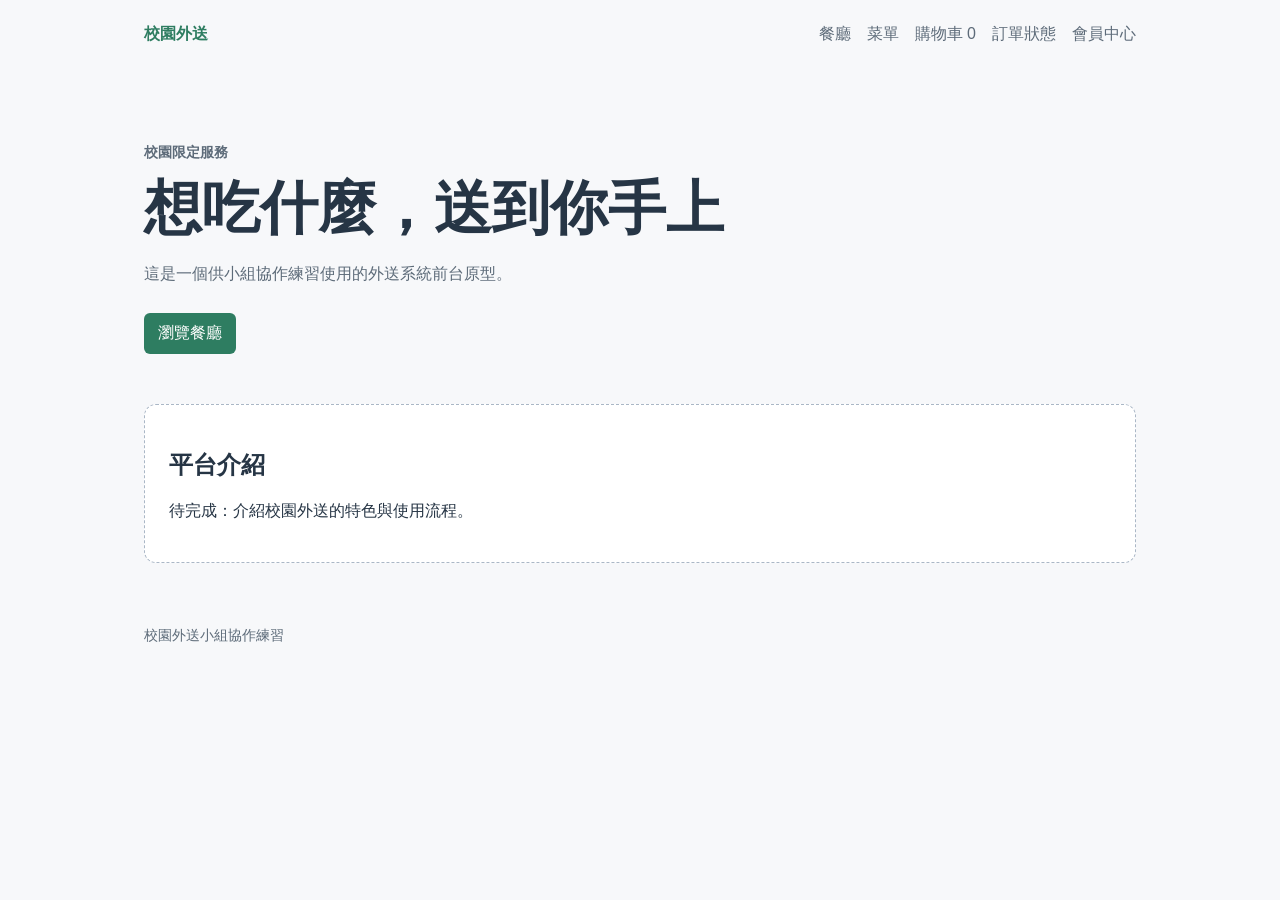
==== index.html @ df9de83d "Add files via upload" ====
<!doctype html>
<html lang="zh-Hant">
  <head>
    <meta charset="UTF-8" />
    <meta name="viewport" content="width=device-width, initial-scale=1.0" />
    <title>校園外送｜首頁</title>
    <link rel="stylesheet" href="css/base.css" />
  </head>
  <body>
    <header class="site-header">
      <a class="brand" href="index.html">校園外送</a>
      <nav aria-label="主要導覽">
        <a href="pages/restaurants.html">餐廳</a>
        <a href="pages/menu.html">菜單</a>
        <a href="pages/cart.html">購物車 <span data-cart-count>0</span></a>
        <a href="pages/order-status.html">訂單狀態</a>
        <a href="pages/profile.html">會員中心</a>
      </nav>
    </header>

    <main class="container">
      <section class="hero" aria-labelledby="page-title">
        <p class="eyebrow">校園限定服務</p>
        <h1 id="page-title">想吃什麼，送到你手上</h1>
        <p>這是一個供小組協作練習使用的外送系統前台原型。</p>
        <a class="button" href="pages/restaurants.html">瀏覽餐廳</a>
      </section>

      <!-- 成員 1：在這裡完成首頁與平台介紹功能。 -->
      <section id="home-feature" class="placeholder" aria-labelledby="home-feature-title">
        <h2 id="home-feature-title">平台介紹</h2>
        <p>待完成：介紹校園外送的特色與使用流程。</p>
      </section>
    </main>

    <footer>校園外送小組協作練習</footer>
    <script src="js/app.js"></script>
  </body>
</html>
---- css/base.css ----
:root {
  color: #263545;
  background: #f7f8fa;
  font-family: -apple-system, BlinkMacSystemFont, "Segoe UI", sans-serif;
}

* {
  box-sizing: border-box;
}

body {
  margin: 0;
}

a {
  color: inherit;
  text-decoration: none;
}

.site-header,
.container,
footer {
  max-width: 1040px;
  margin: 0 auto;
  padding-left: 24px;
  padding-right: 24px;
}

.site-header {
  display: flex;
  align-items: center;
  justify-content: space-between;
  min-height: 68px;
}

.site-header nav {
  display: flex;
  flex-wrap: wrap;
  gap: 16px;
  color: #5d6b79;
}

.brand,
h1,
h2,
h3 {
  font-weight: 700;
}

.brand,
.eyebrow {
  color: #2e7d61;
}

.hero {
  padding: 76px 0 50px;
}

.hero h1 {
  max-width: 650px;
  margin: 8px 0;
  font-size: clamp(36px, 6vw, 58px);
}

.hero p,
.muted,
footer {
  color: #5d6b79;
}

.eyebrow {
  margin: 0;
  font-size: 14px;
  font-weight: 700;
}

.button,
button {
  display: inline-block;
  margin-top: 12px;
  padding: 10px 14px;
  border: 0;
  border-radius: 6px;
  background: #2e7d61;
  color: #fff;
  cursor: pointer;
}

.placeholder,
.panel {
  margin-bottom: 36px;
  padding: 24px;
  border: 1px dashed #aab7c6;
  border-radius: 12px;
  background: #fff;
}

.grid {
  display: grid;
  grid-template-columns: repeat(auto-fit, minmax(220px, 1fr));
  gap: 16px;
  margin-bottom: 36px;
}

.card {
  padding: 20px;
  border: 1px solid #d7dee8;
  border-radius: 12px;
  background: #fff;
}

.card h3 {
  margin-top: 0;
}

.page-heading {
  margin: 46px 0 24px;
}

.page-heading h1 {
  margin-bottom: 8px;
}

.notice {
  padding: 16px;
  border-left: 4px solid #c87542;
  background: #fff1e7;
}

.status-message {
  min-height: 24px;
  color: #2e7d61;
  font-weight: 700;
}

footer {
  padding-top: 28px;
  padding-bottom: 36px;
  font-size: 14px;
}

@media (max-width: 700px) {
  .site-header {
    align-items: flex-start;
    flex-direction: column;
    gap: 14px;
    padding-top: 18px;
  }
}
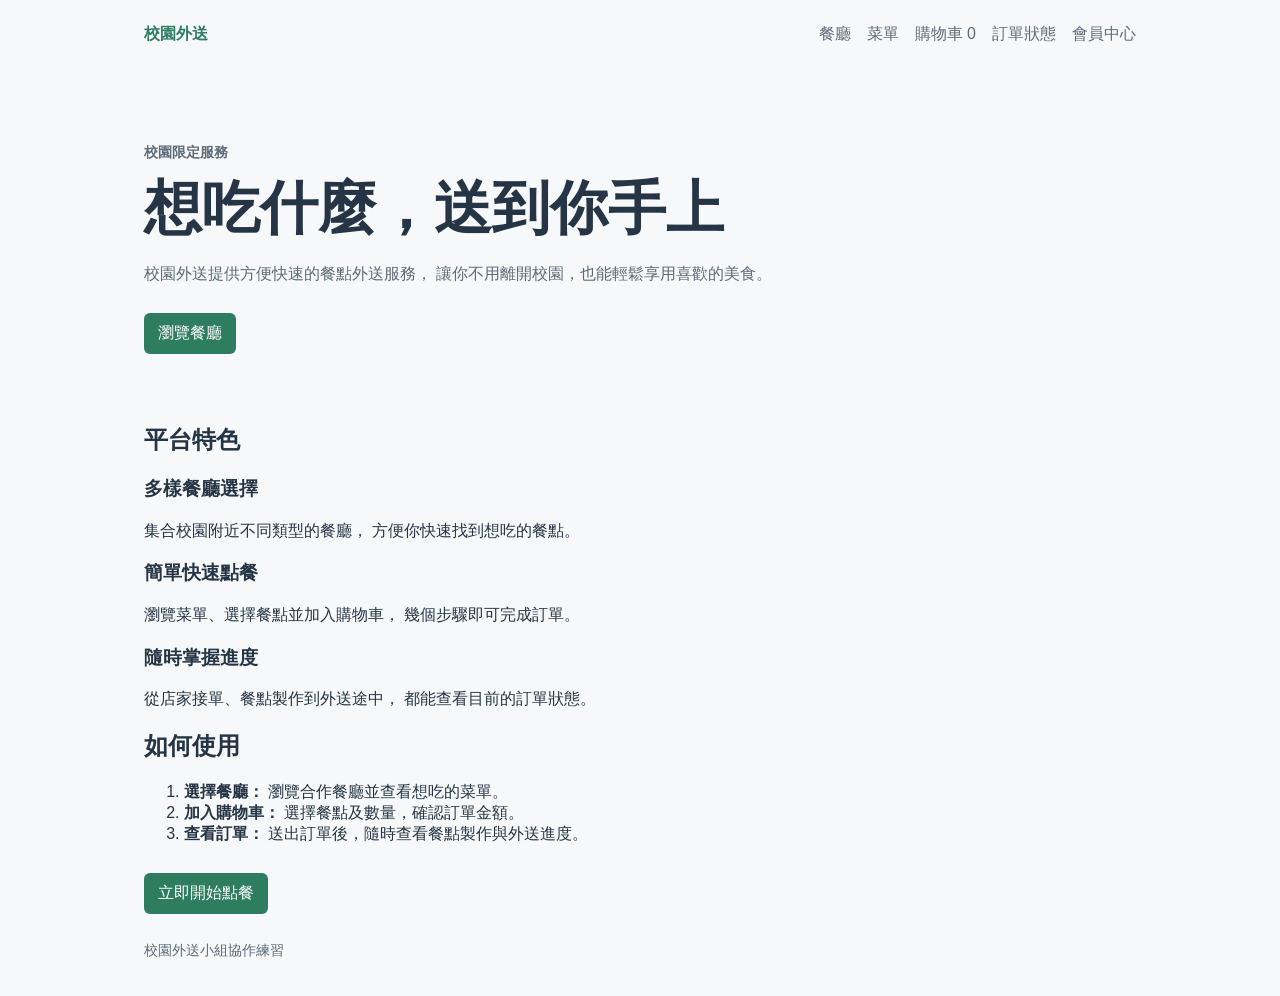
==== commit a94ac8d8: "完成首頁與平台介紹" ====
--- a/index.html
+++ b/index.html
@@ -6,13 +6,17 @@
     <title>校園外送｜首頁</title>
     <link rel="stylesheet" href="css/base.css" />
   </head>
+
   <body>
     <header class="site-header">
       <a class="brand" href="index.html">校園外送</a>
+
       <nav aria-label="主要導覽">
         <a href="pages/restaurants.html">餐廳</a>
         <a href="pages/menu.html">菜單</a>
-        <a href="pages/cart.html">購物車 <span data-cart-count>0</span></a>
+        <a href="pages/cart.html">
+          購物車 <span data-cart-count>0</span>
+        </a>
         <a href="pages/order-status.html">訂單狀態</a>
         <a href="pages/profile.html">會員中心</a>
       </nav>
@@ -21,19 +25,77 @@
     <main class="container">
       <section class="hero" aria-labelledby="page-title">
         <p class="eyebrow">校園限定服務</p>
+
         <h1 id="page-title">想吃什麼，送到你手上</h1>
-        <p>這是一個供小組協作練習使用的外送系統前台原型。</p>
-        <a class="button" href="pages/restaurants.html">瀏覽餐廳</a>
+
+        <p>
+          校園外送提供方便快速的餐點外送服務，
+          讓你不用離開校園，也能輕鬆享用喜歡的美食。
+        </p>
+
+        <a class="button" href="pages/restaurants.html">
+          瀏覽餐廳
+        </a>
       </section>
 
-      <!-- 成員 1：在這裡完成首頁與平台介紹功能。 -->
-      <section id="home-feature" class="placeholder" aria-labelledby="home-feature-title">
-        <h2 id="home-feature-title">平台介紹</h2>
-        <p>待完成：介紹校園外送的特色與使用流程。</p>
+      <section id="home-feature" aria-labelledby="home-feature-title">
+        <h2 id="home-feature-title">平台特色</h2>
+
+        <article>
+          <h3>多樣餐廳選擇</h3>
+          <p>
+            集合校園附近不同類型的餐廳，
+            方便你快速找到想吃的餐點。
+          </p>
+        </article>
+
+        <article>
+          <h3>簡單快速點餐</h3>
+          <p>
+            瀏覽菜單、選擇餐點並加入購物車，
+            幾個步驟即可完成訂單。
+          </p>
+        </article>
+
+        <article>
+          <h3>隨時掌握進度</h3>
+          <p>
+            從店家接單、餐點製作到外送途中，
+            都能查看目前的訂單狀態。
+          </p>
+        </article>
+      </section>
+
+      <section aria-labelledby="steps-title">
+        <h2 id="steps-title">如何使用</h2>
+
+        <ol>
+          <li>
+            <strong>選擇餐廳：</strong>
+            瀏覽合作餐廳並查看想吃的菜單。
+          </li>
+
+          <li>
+            <strong>加入購物車：</strong>
+            選擇餐點及數量，確認訂單金額。
+          </li>
+
+          <li>
+            <strong>查看訂單：</strong>
+            送出訂單後，隨時查看餐點製作與外送進度。
+          </li>
+        </ol>
+
+        <a class="button" href="pages/restaurants.html">
+          立即開始點餐
+        </a>
       </section>
     </main>
 
-    <footer>校園外送小組協作練習</footer>
+    <footer>
+      校園外送小組協作練習
+    </footer>
+
     <script src="js/app.js"></script>
   </body>
 </html>
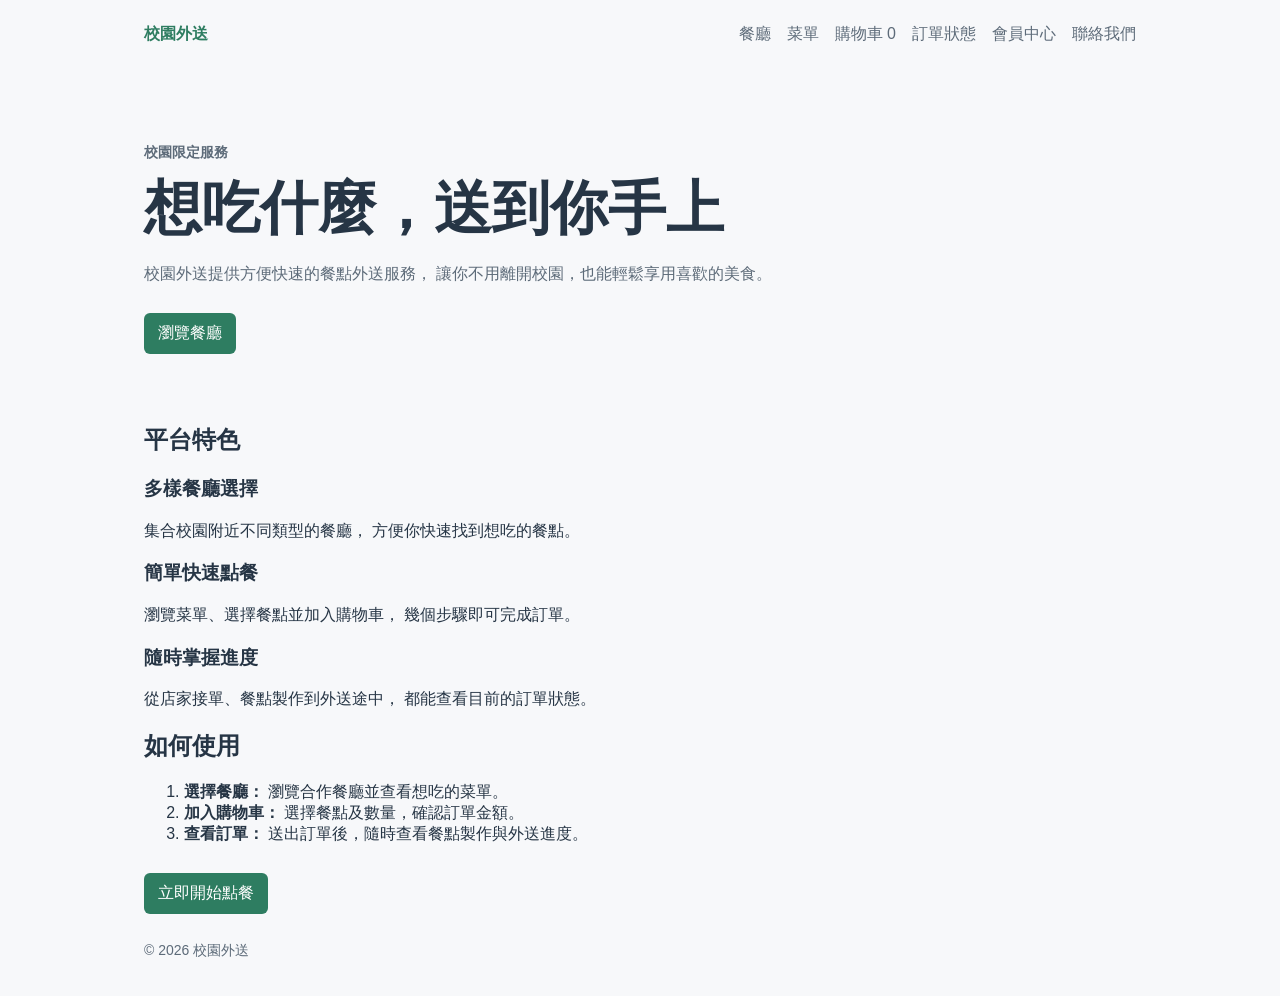
==== commit ab414fe4: "feat: add contact page and update navigation links - Added a new contact page with customer service " ====
--- a/index.html
+++ b/index.html
@@ -19,6 +19,7 @@
         </a>
         <a href="pages/order-status.html">訂單狀態</a>
         <a href="pages/profile.html">會員中心</a>
+        <a href="pages/contact.html">聯絡我們</a>
       </nav>
     </header>
 
@@ -93,7 +94,7 @@
     </main>
 
     <footer>
-      校園外送小組協作練習
+      © 2026 校園外送
     </footer>
 
     <script src="js/app.js"></script>
--- a/css/base.css
+++ b/css/base.css
@@ -133,9 +133,198 @@
   font-weight: 700;
 }
 
+.order-progress {
+  display: grid;
+  grid-template-columns: repeat(auto-fit, minmax(170px, 1fr));
+  gap: 16px;
+  padding: 0;
+  list-style: none;
+}
+
+.progress-step {
+  padding: 18px;
+  border: 1px solid #d7dee8;
+  border-radius: 10px;
+  color: #5d6b79;
+}
+
+.progress-step strong,
+.progress-step span {
+  display: block;
+}
+
+.progress-step span {
+  margin-top: 6px;
+  font-size: 14px;
+}
+
+.progress-step.is-complete {
+  border-color: #8bc5b0;
+  background: #edf8f4;
+  color: #2e7d61;
+}
+
+.progress-step.is-current {
+  border: 2px solid #c87542;
+  background: #fff1e7;
+  color: #8a4823;
+}
+
 footer {
   padding-top: 28px;
   padding-bottom: 36px;
+  font-size: 14px;
+}
+
+button[disabled] {
+  opacity: 0.6;
+  cursor: default;
+}
+
+input,
+select,
+textarea {
+  width: 100%;
+  padding: 10px 12px;
+  border: 1px solid #d7dee8;
+  border-radius: 6px;
+  background: #fff;
+  color: inherit;
+  font: inherit;
+}
+
+.field {
+  display: block;
+  font-size: 14px;
+  font-weight: 700;
+}
+
+.field input,
+.field select,
+.field textarea {
+  margin-top: 6px;
+  font-weight: 400;
+}
+
+.form-grid {
+  display: grid;
+  grid-template-columns: repeat(auto-fit, minmax(220px, 1fr));
+  gap: 16px;
+}
+
+.form-grid .field-wide {
+  grid-column: 1 / -1;
+}
+
+.price {
+  margin: 12px 0;
+  color: #2e7d61;
+  font-size: 1.1rem;
+  font-weight: 700;
+}
+
+.add-row {
+  display: flex;
+  align-items: center;
+  gap: 8px;
+  margin-top: 12px;
+}
+
+.add-row .button {
+  flex: 1;
+  margin-top: 0;
+}
+
+.qty-control {
+  display: inline-flex;
+  align-items: center;
+  overflow: hidden;
+  border: 1px solid #d7dee8;
+  border-radius: 6px;
+  background: #fff;
+}
+
+.qty-btn {
+  margin-top: 0;
+  padding: 8px 12px;
+  border-radius: 0;
+  background: #f7f8fa;
+  color: #263545;
+}
+
+.qty-val {
+  min-width: 40px;
+  padding: 0 14px;
+  font-weight: 700;
+  text-align: center;
+}
+
+.menu-tabs {
+  display: flex;
+  flex-wrap: wrap;
+  gap: 8px;
+  margin-top: 12px;
+}
+
+.menu-tabs a {
+  padding: 6px 14px;
+  border: 1px solid #d7dee8;
+  border-radius: 999px;
+  background: #fff;
+  font-size: 14px;
+}
+
+.menu-tabs a.is-active {
+  border-color: #2e7d61;
+  background: #2e7d61;
+  color: #fff;
+}
+
+.cart-lines {
+  margin: 0;
+  padding: 0;
+  list-style: none;
+}
+
+.cart-line {
+  display: flex;
+  flex-wrap: wrap;
+  align-items: center;
+  justify-content: space-between;
+  gap: 16px;
+  padding: 12px 0;
+  border-bottom: 1px solid #d7dee8;
+}
+
+.cart-line .item-detail {
+  display: block;
+  font-size: 14px;
+}
+
+.cart-line.total {
+  border-bottom: 0;
+  font-size: 20px;
+  font-weight: 700;
+}
+
+.line-actions {
+  display: flex;
+  align-items: center;
+  gap: 12px;
+}
+
+.line-total {
+  min-width: 72px;
+  font-weight: 700;
+  text-align: right;
+}
+
+.remove-btn {
+  margin-top: 0;
+  padding: 6px 10px;
+  border: 1px solid #d7dee8;
+  background: #fff;
+  color: #5d6b79;
   font-size: 14px;
 }
 
@@ -146,4 +335,8 @@
     gap: 14px;
     padding-top: 18px;
   }
-}
+
+  .order-progress {
+    grid-template-columns: 1fr;
+  }
+}
